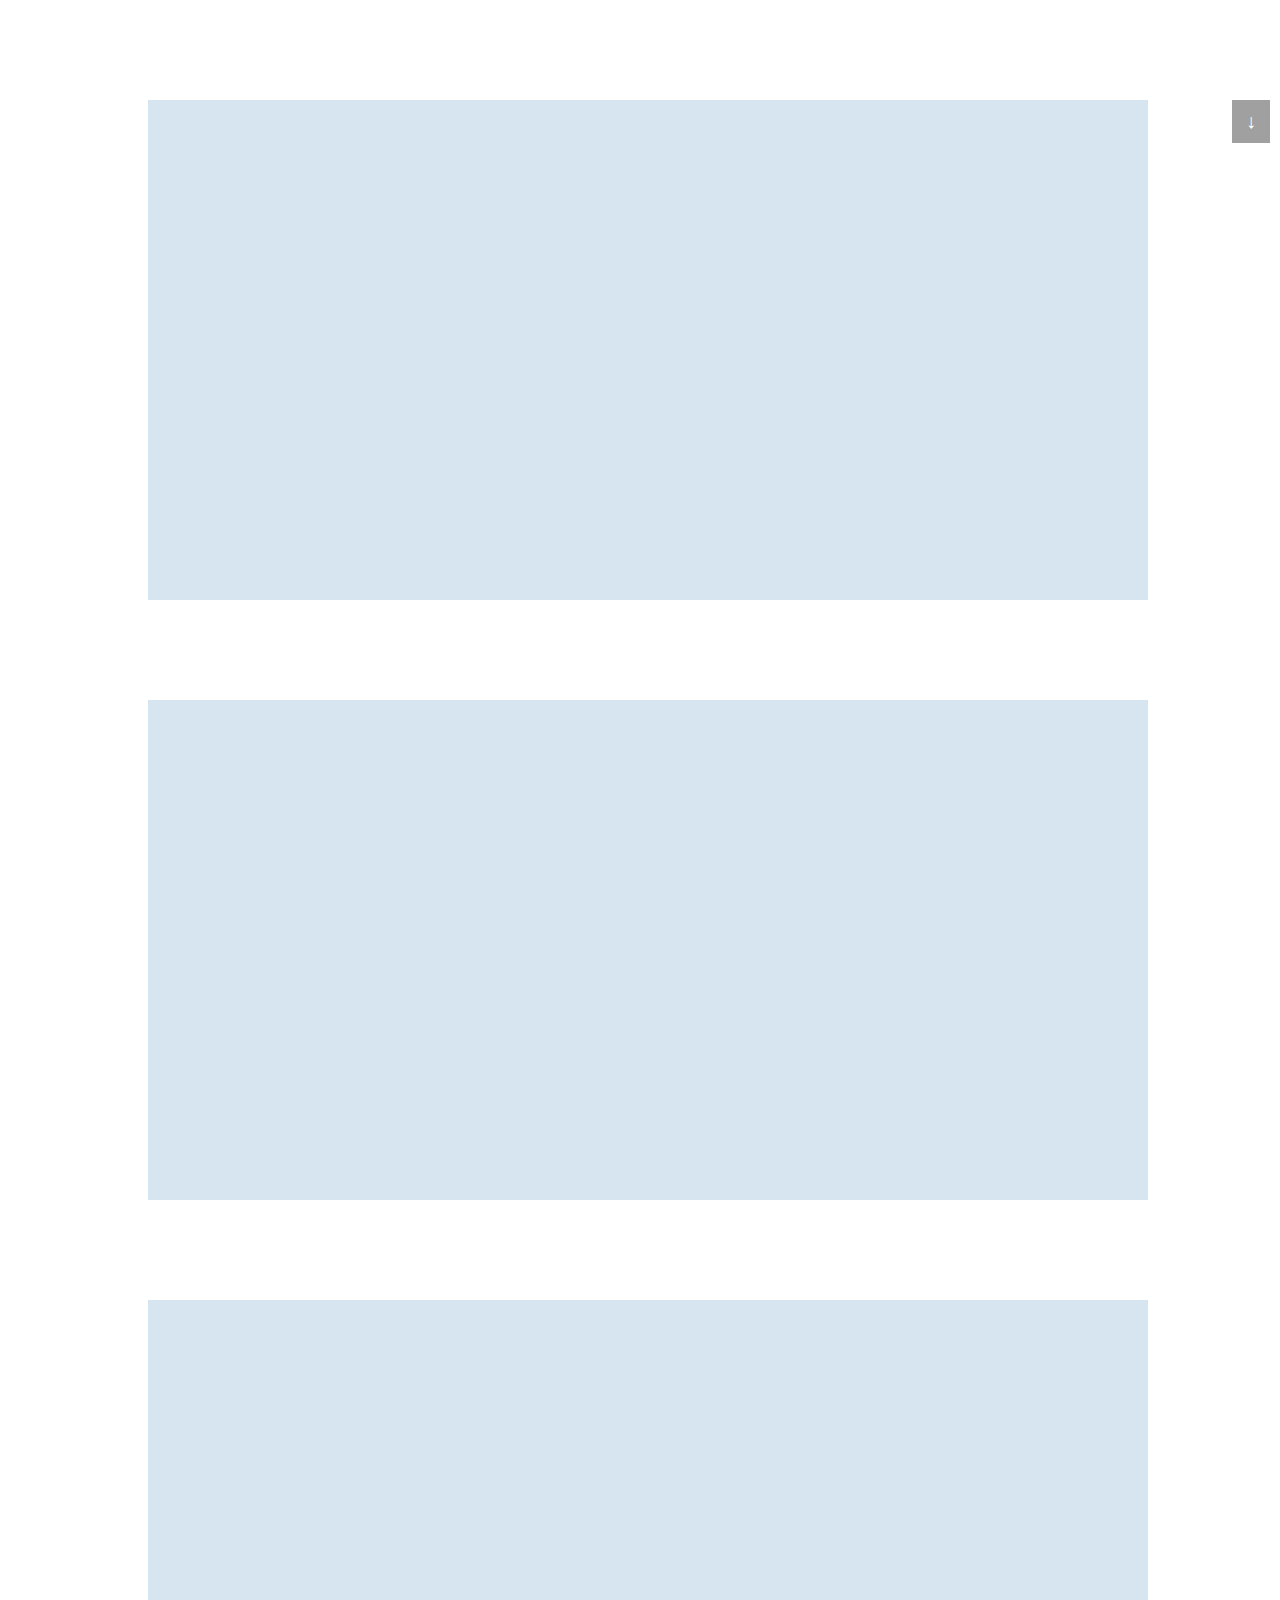
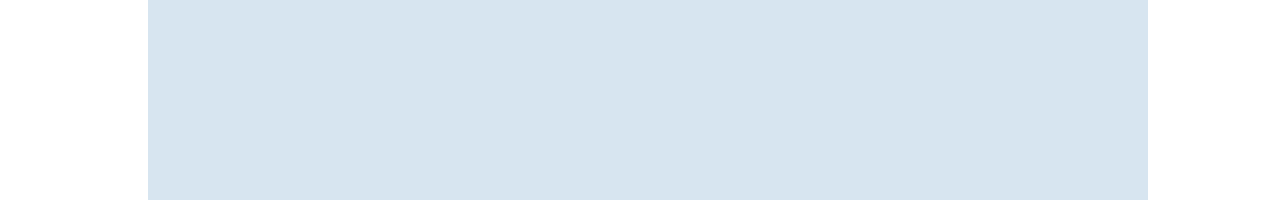
==== about.html @ 35782f88 "adding style sheet" ====
<!DOCTYPE html>
<html lang = 'en'>
  <head>
    <meta charset="utf-8">
    <link rel="stylesheet" href="css/style.css">
    <link href="https://fonts.googleapis.com/css?family=Playfair+Display:400,900&display=swap" rel="stylesheet">
    <title>Will Reed</title>




  </head>



  <body style = "background-image: url(./imgs/pasque.jpg); width:100%; height:100%; background-size: cover; background-attachment:fixed; opacity: 0.75;">

  <div id="mySidebar" class="sidebar">
    <a href="javascript:void(0)" class="closebtn" onclick="closeNav()">×</a>
      <ul>
        <a href="/">home</a>
        <a href="/about">about</a>
        <a href="/Rshiny">Rshiny</a>
        <a href="/photos">photos</a>
      </ul>
  </div>

  <div id="main">
    <button class="openbtn" onclick="openNav()">↓</button>
    <div class="textbox">

    </div>
    <div class="textbox">

    </div>
    <div class="textbox">

    </div>
  </div>

  <script>
  function openNav() {
    document.getElementById("mySidebar").style.height = "80px";
    document.getElementById("main").style.marginTop = "100px";
  }

  function closeNav() {
    document.getElementById("mySidebar").style.height = "0";
    document.getElementById("main").style.marginTop= "0";
  }
  </script>
</body>

</html>
---- css/style.css ----
h1 {
  margin: 0;
  top: 0;
  padding-left: 60px;
  padding-top: -20px;
  font-size: 3em;
  font-family: 'Open Sans', sans-serif;
  z-index: -1

}



h2 {
  padding-left: 10px;
  font-size: 1.9em;
  font-family: 'Playfair Display', serif;
  color: gray;
  margin-top: 0px;


}

nav {
  text-align: left;
}

ul {
  padding-left: 10px;
  list-style: none;
  text-align: inherit;
}

a {
  padding: 5px;
  text-decoration: none;
  font-size: 1.7em;
  font-family: 'Playfair Display', sans-serif;
  color: gray;
  text-align: center;
  font-weight: lighter;

}

/* body {
  background-image: url(../imgs/RMNP.jpg);
  width: 100%;
  height: 100%;
  background-size: cover;
  background-repeat: no-repeat;
  background-attachment: fixed;
  background-position: center;
  opacity: 0.75;
} */



.main {
  margin-left: 0px;
  transition: .5s;
  padding: 0px;
}

img{
  width: 99%;
  height: 100%;
  padding: 15px;
}

.openbtn {
  position: fixed;
  top: 100px;
  right: 10px;
  font-size: 20px;
  cursor: pointer;
  background-color: gray;
  color: white;
  padding: 10px 14px;
  border: none;
  z-index: 1;
  transition: 0.5s;
}

.textbox{
  background-color: #B3CEE2;
  height: 500px;
  width: 1000px;
  margin: 0 auto;
  margin-top: 100px;
  transition: 0.5s;
  opacity: 0.7;
}


iframe{
  border: 0px;
}


.sidebar {
  padding: 0px;
  float: left;
  width: 100%;
  z-index: 1;
  top: 0;
  left: 0;
  height: 0px;
  position: fixed;
  background-color: #EAEAEA;
  overflow-y: hidden;
  transition: 0.5s;

}

.sidebar .closebtn {
  position: absolute;
  top: 3px;
  right: 10px;
  font-size: 1.5em;
  margin-left: 50px;
  color: gray;

}

.sidebar .closebtn:hover{
  color: #BCD1E2;
}

.openbtn:hover{
  color: #BCD1E2;
}



.sidebar a:hover{
  color: #BCD1E2;
}
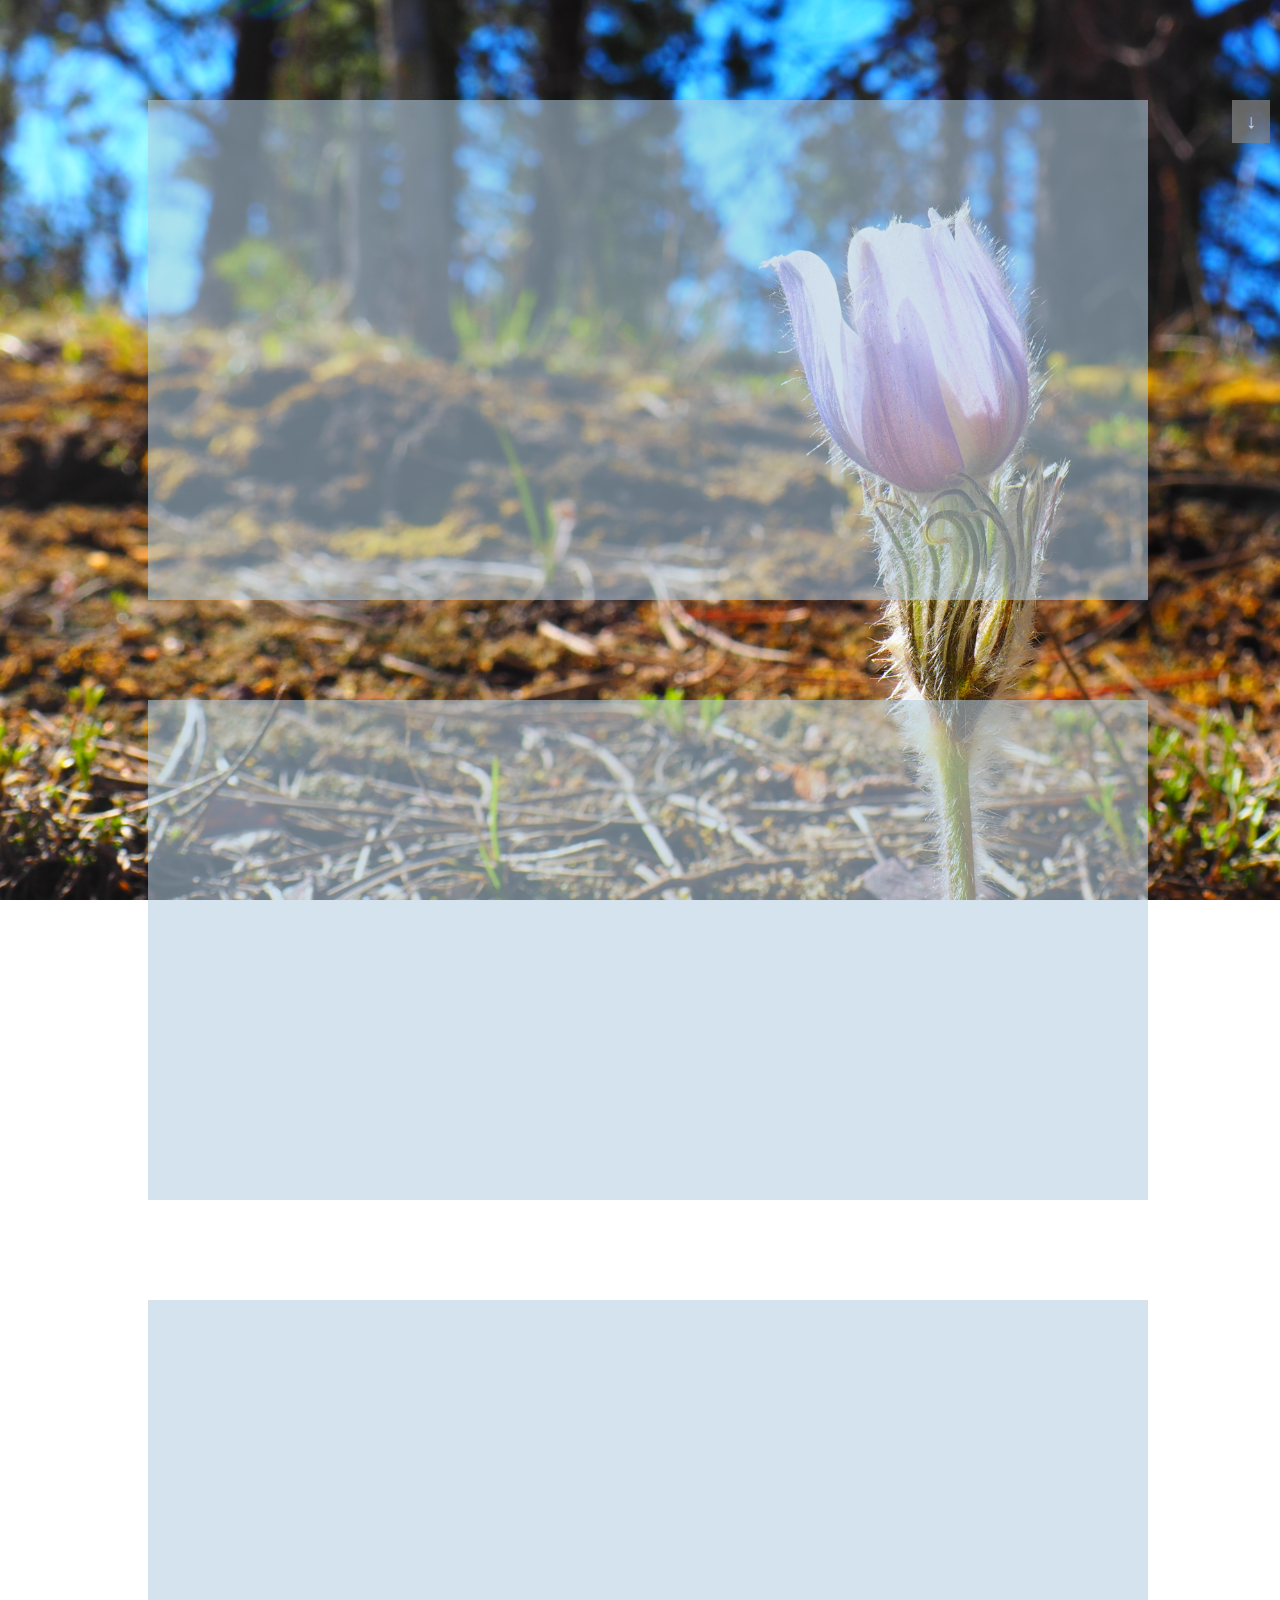
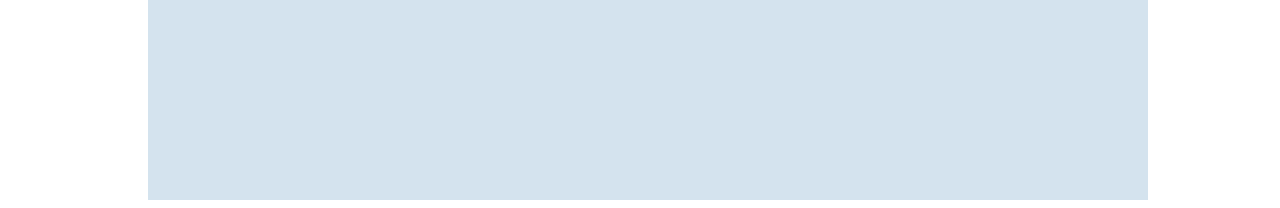
==== commit 17676e72: "Rshiny formated" ====
--- a/about.html
+++ b/about.html
@@ -13,7 +13,7 @@
 
 
 
-  <body style = "background-image: url(./imgs/pasque.jpg); width:100%; height:100%; background-size: cover; background-attachment:fixed; opacity: 0.75;">
+  <body style = "background-image: url(https://w-reed.github.io/imgs/pasque.JPG); width:100%; height:100%; background-size: cover; background-attachment:fixed; opacity: 0.75;">
 
   <div id="mySidebar" class="sidebar">
     <a href="javascript:void(0)" class="closebtn" onclick="closeNav()">×</a>
--- a/css/style.css
+++ b/css/style.css
@@ -88,8 +88,20 @@
   margin: 0 auto;
   margin-top: 100px;
   transition: 0.5s;
-  opacity: 0.7;
+  opacity: .75;
 }
+
+.appbox{
+  background-color: #B3CEE2;
+  height: 500px;
+  width: 1000px;
+  margin: 0 auto;
+  margin-top: 100px;
+  transition: 0.5s;
+  opacity: 1;
+}
+
+
 
 
 iframe{
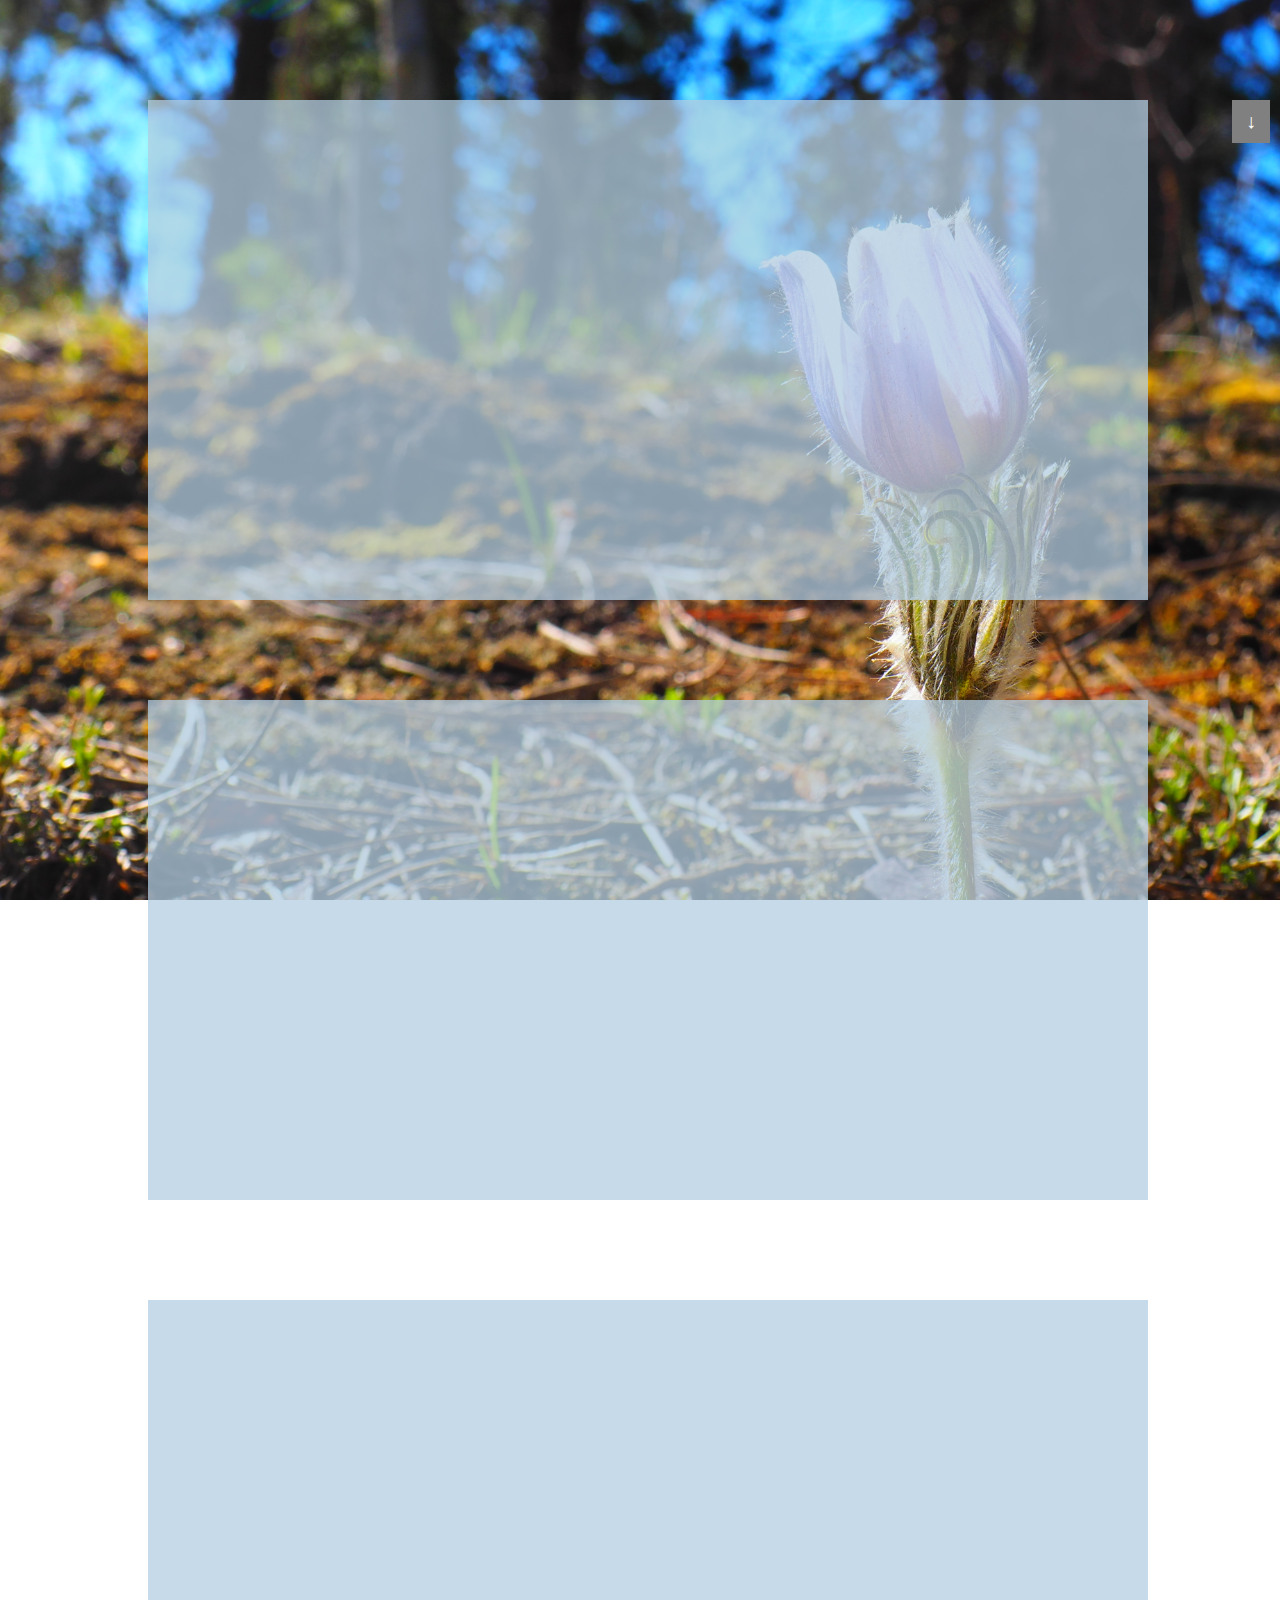
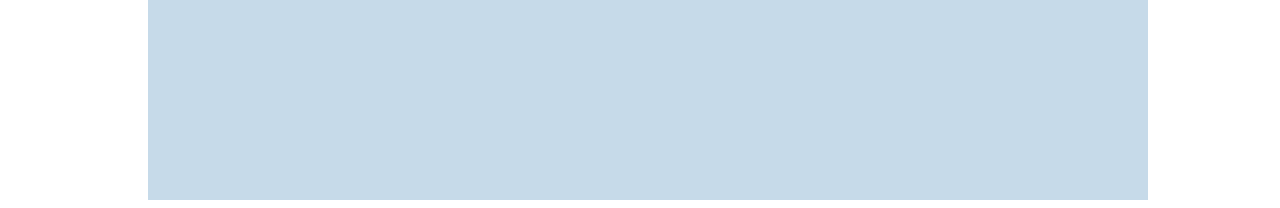
==== commit 1f076560: "Rshiny formated" ====
--- a/about.html
+++ b/about.html
@@ -13,7 +13,7 @@
 
 
 
-  <body style = "background-image: url(https://w-reed.github.io/imgs/pasque.JPG); width:100%; height:100%; background-size: cover; background-attachment:fixed; opacity: 0.75;">
+  <body style = "background-image: url(https://w-reed.github.io/imgs/pasque.JPG); width:100%; height:100%; background-size: cover; background-attachment:fixed;">
 
   <div id="mySidebar" class="sidebar">
     <a href="javascript:void(0)" class="closebtn" onclick="closeNav()">×</a>
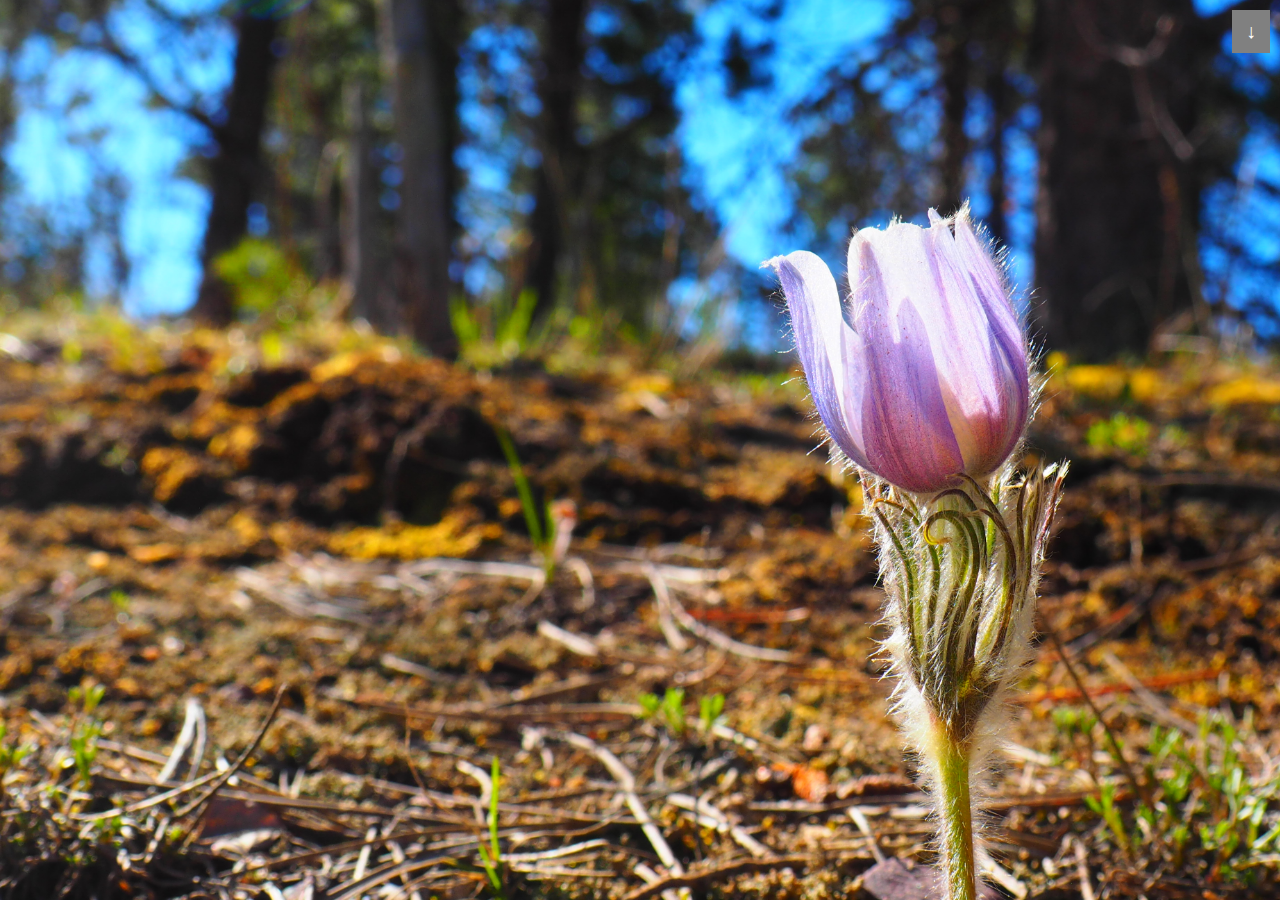
==== commit f0ad1d00: "hopefully js script works now? and only one button!" ====
--- a/about.html
+++ b/about.html
@@ -38,17 +38,7 @@
     </div>
   </div>
 
-  <script>
-  function openNav() {
-    document.getElementById("mySidebar").style.height = "80px";
-    document.getElementById("main").style.marginTop = "100px";
-  }
-
-  function closeNav() {
-    document.getElementById("mySidebar").style.height = "0";
-    document.getElementById("main").style.marginTop= "0";
-  }
-  </script>
+  <scriptsrc="js/script.js"></script>
 </body>
 
 </html>
--- a/css/style.css
+++ b/css/style.css
@@ -21,9 +21,38 @@
 
 }
 
-nav {
-  text-align: left;
+h3 {
+  margin: 0;
+  font-size: 1.9em;
+  font-family: 'Playfair Displa', serif;
+  color: gray;
+  padding: 10px;
+
+  opacity: 1;
+
+
 }
+
+h4{
+  margin: 0;
+  font-size: 1.7em;
+  font-family: 'Roboto', sans-serif;
+  padding: 10px;
+  padding-left: 20px;
+  font-weight: lighter;
+}
+
+
+p{
+  margin: 0;
+  font-size: 24px;
+  padding:10px;
+  padding-left: 20px;
+  font-family: 'Roboto', sans-serif;
+  font-weight: lighter;
+  text-decoration: none;
+}
+
 
 ul {
   padding-left: 10px;
@@ -31,7 +60,7 @@
   text-align: inherit;
 }
 
-a {
+.sidebar a {
   padding: 5px;
   text-decoration: none;
   font-size: 1.7em;
@@ -40,6 +69,15 @@
   text-align: center;
   font-weight: lighter;
 
+}
+
+p a {
+  text-decoration: none;
+  color: gray;
+}
+
+p a:hover{
+  color: #BCD1E2
 }
 
 /* body {
@@ -56,20 +94,15 @@
 
 
 .main {
+  padding-top: 150px;
   margin-left: 0px;
-  transition: .5s;
+  transition: margin-top .5s;
   padding: 0px;
-}
-
-img{
-  width: 99%;
-  height: 100%;
-  padding: 15px;
 }
 
 .openbtn {
   position: fixed;
-  top: 100px;
+  top: 10px;
   right: 10px;
   font-size: 20px;
   cursor: pointer;
@@ -82,13 +115,15 @@
 }
 
 .textbox{
-  background-color: #B3CEE2;
-  height: 500px;
-  width: 1000px;
+  background-color: #BDC3C7;
+
+  width: 80%;
   margin: 0 auto;
-  margin-top: 100px;
+  margin-top: 20px;
   transition: 0.5s;
-  opacity: .75;
+  opacity: .7;
+  display: block;
+  overflow: auto;
 }
 
 .appbox{
@@ -106,6 +141,8 @@
 
 iframe{
   border: 0px;
+  width: 100%;
+  height: 500px
 }
 
 
@@ -121,6 +158,7 @@
   background-color: #EAEAEA;
   overflow-y: hidden;
   transition: 0.5s;
+  opacity: 0.75;
 
 }
 
